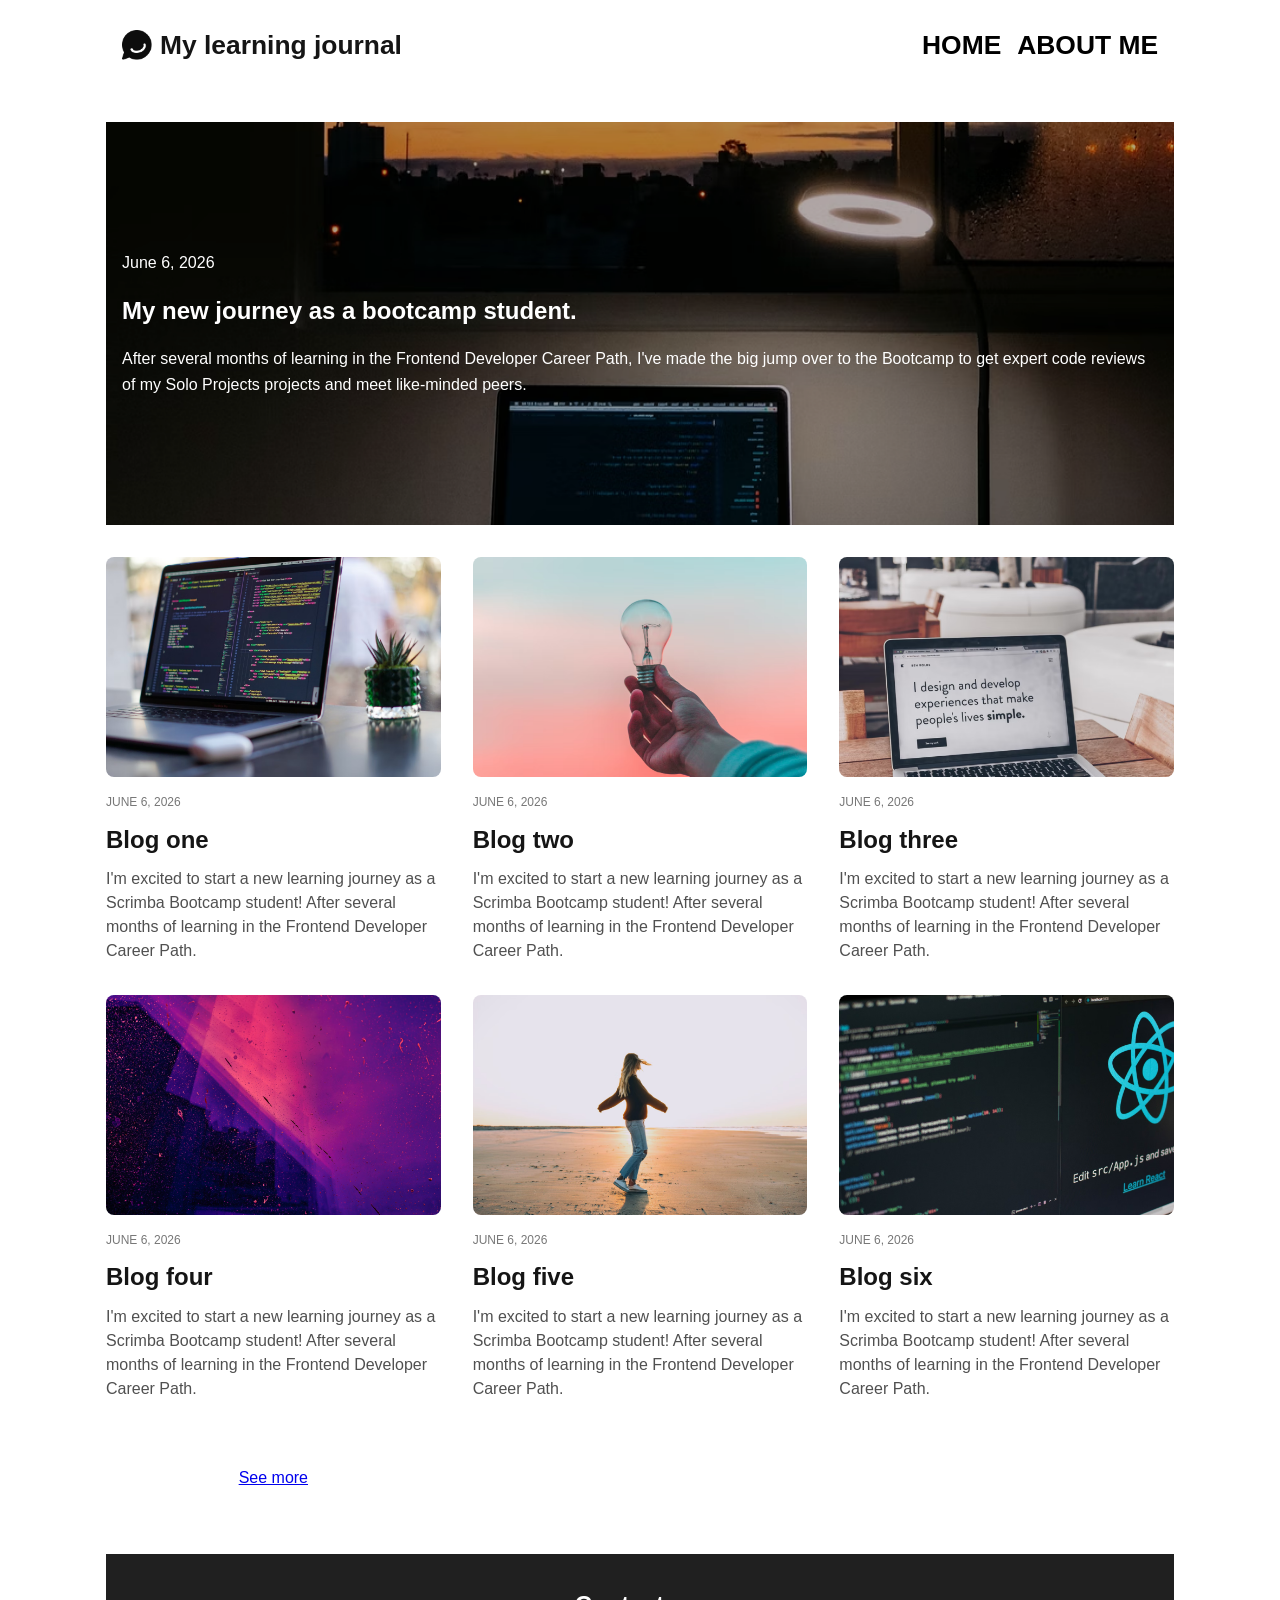
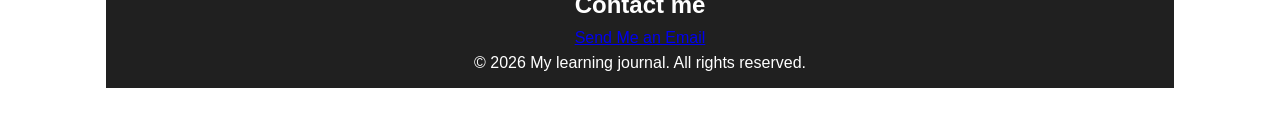
==== index.html @ 9f9e5ebb "Learning Journal" ====
<!DOCTYPE html>
<html lang="en">
<head>
  <meta charset="UTF-8" />
  <meta name="viewport" content="width=device-width, initial-scale=1.0" />
  <title>Learning Journal</title>
  <link rel="stylesheet" href="styles.css" />
</head>

<body>
  <div class="container">

    <!-- NAVBAR -->
    <header>
      <nav class="navbar">
        <div class="logo">
          <img src="images/logo.png" alt="Logo">
          <h1>My learning journal</h1>
        </div>

        <ul class="nav-links">
          <li><a href="index.html">HOME</a></li>
          <li><a href="about.html">ABOUT ME</a></li>
        </ul>
      </nav>
    </header>

    <!-- HERO -->
    <section class="hero">
      <p>June 6, 2026</p>
      <h2>My new journey as a bootcamp student.</h2>
      <p>
       After several months of learning in 
       the Frontend Developer Career Path, 
       I've made the big jump over to the Bootcamp
        to get expert code reviews of my Solo Projects
         projects and meet like-minded peers.
      </p>
    </section>

    <!-- BLOG GRID -->
    <section class="blog-grid">

      <article class="blog-card">
        <img src="images/blog-one.png" alt="Blog 1">
        <div class="blog-content">
          <p class="blog-date">June 6, 2026</p>
          <h2>Blog one</h2>
          <p class="blog-description">
            I'm excited to start a new learning journey as a Scrimba
            Bootcamp student! After several months of learning in
            the Frontend Developer Career Path.
          </p>
        </div>
      </article>

      <article class="blog-card">
        <img src="images/blog-two.png" alt="Blog 2">
        <div class="blog-content">
          <p class="blog-date">June 6, 2026</p>
          <h2>Blog two</h2>
          <p class="blog-description">
            I'm excited to start a new learning journey as a Scrimba
            Bootcamp student! After several months of learning in
            the Frontend Developer Career Path.          </p>
        </div>
      </article>

      <article class="blog-card">
        <img src="images/blog-three.png" alt="Blog 3">
        <div class="blog-content">
          <p class="blog-date">June 6, 2026</p>
          <h2>Blog three</h2>
          <p class="blog-description">
            I'm excited to start a new learning journey as a Scrimba
            Bootcamp student! After several months of learning in
            the Frontend Developer Career Path.          </p>
        </div>
      </article>
      <article class="blog-card">
        <img src="images/blog-four.png" alt="Blog 4">
        <div class="blog-content">
          <p class="blog-date">June 6, 2026</p>
          <h2>Blog four</h2>
          <p class="blog-description">
            I'm excited to start a new learning journey as a Scrimba
            Bootcamp student! After several months of learning in
            the Frontend Developer Career Path.          </p>
        </div>
      </article>
      <article class="blog-card">
        <img src="images/blog-five.png" alt="Blog 5">
        <div class="blog-content">
          <p class="blog-date">June 6, 2026</p>
          <h2>Blog five</h2>
          <p class="blog-description">
            I'm excited to start a new learning journey as a Scrimba
            Bootcamp student! After several months of learning in
            the Frontend Developer Career Path.          </p>
        </div>
      </article>
      <article class="blog-card">
        <img src="images/blog-six.png" alt="Blog 6">
        <div class="blog-content">
          <p class="blog-date">June 6, 2026</p>
          <h2>Blog six</h2>
          <p class="blog-description">
            I'm excited to start a new learning journey as a Scrimba
            Bootcamp student! After several months of learning in
            the Frontend Developer Career Path.          </p>
        </div>
      </article>

      <article  class="see-more">
        <a href="seemore.html" >See more</a>
      </article>

    </section>

    <footer>
      <div class="footer-content">
        <h2>Contact me</h2>
        <a href="mailto:amehsunday575@email.com?subject=Hello%20Ameh&body=I%20visited%20your%20learning%20journal.">
          Send Me an Email
      </a>
        <p>&copy; 2026 My learning journal. All rights reserved.</p>

      </div>
    </footer>
  </div>
</body>
</html>
---- styles.css ----
* {
  margin: 0;
  padding: 0;
  box-sizing: border-box;
}

body {
  font-family: sans-serif;
  color: #151515;
   line-height: 1.6;
}

/* CONTAINER */
.container {
  max-width: 480px;
  margin: 0 auto;
  padding: 0 1rem;
  display: flex;
  flex-direction: column;
  gap: 2rem;
}

/* NAVBAR */
.navbar {
  display: flex;
  justify-content: space-between;
  align-items: center;
  padding: 1.5rem 1rem;
}

.logo {
  display: flex;
  align-items: center;
  gap: 0.5rem;
}

.logo img {
  width: 30px;
}

.logo h1 {
  font-size: 0.9rem;
  font-weight: 700;
}

.nav-links {
  display: flex;
  gap: 1rem;
  list-style: none;
}

.nav-links a {
  text-decoration: none;
  color: black;
  font-size: 0.75rem;
  font-weight: 600;
}

/* HERO */
.hero {
  display: flex;
  flex-direction: column;
  gap: 1rem;
  padding: 4rem 1rem;
  color: #fff;
  background: #f5f5f5 url('images/hero.png') no-repeat center/cover;
}

/* BLOG GRID */
.blog-grid {
  display: grid;
  grid-template-columns: 1fr;
  gap: 2rem;
}

/* BLOG CARD FIX (IMPORTANT) */
.blog-card {
  display: flex;
  flex-direction: column;
}

.blog-card img {
  width: 100%;
  height: 220px;
  object-fit: cover;
  display: block;
  border-radius: 8px;
}

/* BLOG CONTENT */
.blog-content {
  padding-top: 1rem;
  display: flex;
  flex-direction: column;
  gap: 0.5rem;
}

.blog-date {
  font-size: 0.75rem;
  text-transform: uppercase;
  color: #777;
}

.blog-description {
  line-height: 1.5;
  color: #505050;
}

/* ABOUT HERO */
.about-hero {
  display: flex;
  align-items: center;
  gap: 2rem;
  margin: 2rem auto;
  max-width: 980px;
}

.about-hero img {
  width: 150px;
  height: 150px;
  border-radius: 50%;
  object-fit: cover;
}

/* POSTS GRID */
.posts-grid {
  display: grid;
  grid-template-columns: 1fr;
  gap: 1.5rem;

}

.blog-post img {
  width: 100%;
  height: 220px;
  object-fit: cover;
  border-radius: 8px;
  display: block;
  padding-top: 0.5rem;
  margin-bottom: 1.5rem;
}


.see-more {
    display: block;
    width: fit-content;
    margin: 2rem auto;
    text-decoration: none;
}
.footer-content{
    text-align: center;
    padding: 2rem 1rem;
    background-color: #202020;
    color: #fff;
    width: 100%;
    height: 8.37rem;
    margin-bottom: 2rem;
}
.blog-post-page {
    max-width: 800px;
    margin: 0 auto;
    padding: 2rem 1rem;
}

.post-intro,
.post-section {
    margin-bottom: 2rem;
}

.post-intro h1 {
    font-size: 2rem;
    margin: 1rem 0;
}

.post-section h2 {
    margin-bottom: 1rem;
    font-size: 1.4rem;
}

.post-section p,
.post-intro p {
    line-height: 1.7;
    margin-bottom: 1rem;
}

blockquote {
    margin-top: 1rem;
    padding-left: 1rem;
    border-left: 4px solid #000;
    font-style: italic;
}
/* TABLET */
@media (min-width: 768px) {
  .blog-grid {
    grid-template-columns: repeat(2, 1fr);
  }

  .posts-grid {
    grid-template-columns: repeat(2, 1fr);
  }

  .about-content{
    gap: 1rem;
    line-height: 1.6;
  }
  .about-hero {
    flex-direction: row;
  }
  .hero {
    padding: 6rem 1rem;
    background: #f5f5f5 url('images/hero.png') no-repeat center/cover;
  }
  .nav-links a {
    font-size: 0.95rem;
  }

  .navbar h1 {
    font-size: 0.95rem;
  }
}



/* DESKTOP */
@media (min-width: 1024px) {
  .blog-grid {
    grid-template-columns: repeat(3, 1fr);
  }

  .posts-grid {
    grid-template-columns: repeat(3, 1fr);
  }

  .container {
    max-width: 1100px;
  }
  .hero {
    padding: 8rem 1rem;
    background: #f5f5f5 url('images/hero.png') no-repeat center/cover;
  }
   .nav-links a {
    font-size: 1.65rem;
     
  }
  .navbar h1 {
    font-size: 1.65rem;
  }
  .see-more {
    display: block;
    width: fit-content;
    margin: 2rem auto;
    text-decoration: none;
}
.footer-content{
    text-align: center;
    padding: 2rem 1rem;
    background-color: #202020;
    color: #fff;
    width: 100%;
    margin-bottom: 2rem;
}

}
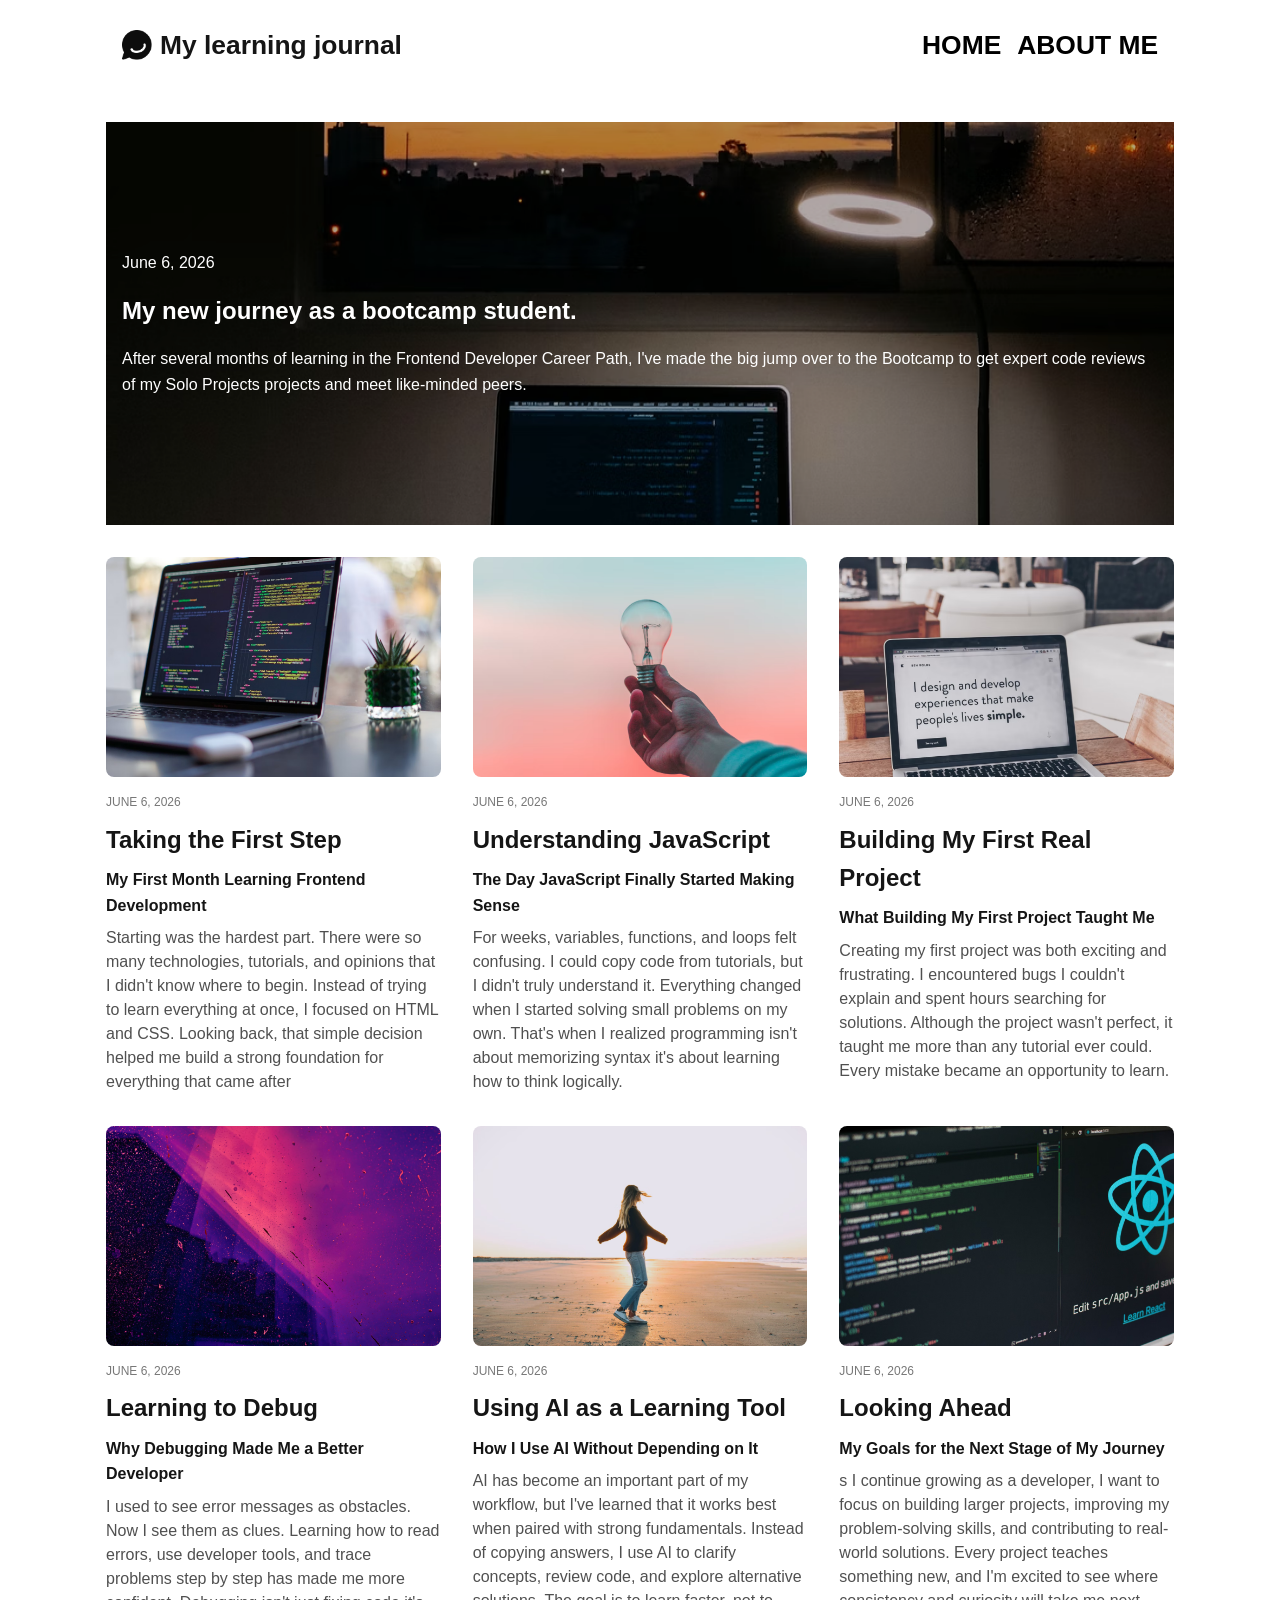
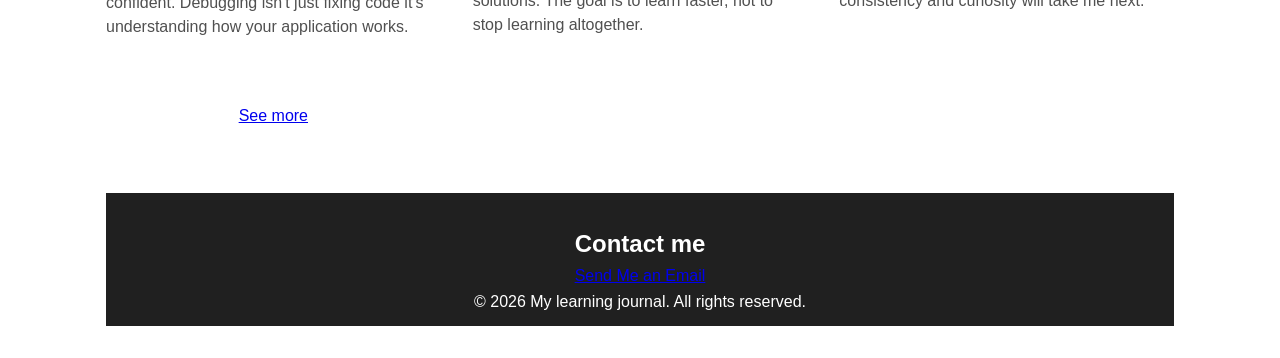
==== commit 18543951: "refining the post" ====
--- a/index.html
+++ b/index.html
@@ -45,11 +45,16 @@
         <img src="images/blog-one.png" alt="Blog 1">
         <div class="blog-content">
           <p class="blog-date">June 6, 2026</p>
-          <h2>Blog one</h2>
+          <h2>Taking the First Step</h2>
+          <h4>My First Month Learning Frontend Development</h4>
           <p class="blog-description">
-            I'm excited to start a new learning journey as a Scrimba
-            Bootcamp student! After several months of learning in
-            the Frontend Developer Career Path.
+          Starting was the hardest part. 
+          There were so many technologies, 
+          tutorials, and opinions that I didn't know where to begin. 
+          Instead of trying to learn everything at once, 
+          I focused on HTML and CSS. Looking back, 
+          that simple decision helped me build a strong foundation 
+          for everything that came after
           </p>
         </div>
       </article>
@@ -58,11 +63,17 @@
         <img src="images/blog-two.png" alt="Blog 2">
         <div class="blog-content">
           <p class="blog-date">June 6, 2026</p>
-          <h2>Blog two</h2>
+          <h2>Understanding JavaScript</h2>
+          <h4>The Day JavaScript Finally Started Making Sense</h4>
           <p class="blog-description">
-            I'm excited to start a new learning journey as a Scrimba
-            Bootcamp student! After several months of learning in
-            the Frontend Developer Career Path.          </p>
+           For weeks, variables, functions,
+            and loops felt confusing.
+             I could copy code from tutorials,
+              but I didn't truly understand it. 
+              Everything changed when I started solving small
+               problems on my own. That's when I realized 
+               programming isn't about memorizing syntax it's about 
+               learning how to think logically.          </p>
         </div>
       </article>
 
@@ -70,44 +81,56 @@
         <img src="images/blog-three.png" alt="Blog 3">
         <div class="blog-content">
           <p class="blog-date">June 6, 2026</p>
-          <h2>Blog three</h2>
+          <h2>Building My First Real Project</h2>
+          <h4>What Building My First Project Taught Me</h4>
           <p class="blog-description">
-            I'm excited to start a new learning journey as a Scrimba
-            Bootcamp student! After several months of learning in
-            the Frontend Developer Career Path.          </p>
+           Creating my first project was both exciting and frustrating. 
+           I encountered bugs I couldn't explain and spent hours searching for solutions. 
+           Although the project wasn't perfect, it taught me more than any tutorial ever could. 
+           Every mistake became an opportunity to learn.         </p>
         </div>
       </article>
       <article class="blog-card">
         <img src="images/blog-four.png" alt="Blog 4">
         <div class="blog-content">
           <p class="blog-date">June 6, 2026</p>
-          <h2>Blog four</h2>
+          <h2>Learning to Debug</h2>
+          <h4>Why Debugging Made Me a Better Developer</h4>
           <p class="blog-description">
-            I'm excited to start a new learning journey as a Scrimba
-            Bootcamp student! After several months of learning in
-            the Frontend Developer Career Path.          </p>
+           I used to see error messages as obstacles.
+            Now I see them as clues. Learning how to read errors,
+             use developer tools, and trace problems step by step has
+              made me more confident. Debugging isn't just fixing code
+              it's understanding how your application works.       </p>
         </div>
       </article>
       <article class="blog-card">
         <img src="images/blog-five.png" alt="Blog 5">
         <div class="blog-content">
           <p class="blog-date">June 6, 2026</p>
-          <h2>Blog five</h2>
+          <h2>Using AI as a Learning Tool</h2>
+          <h4>How I Use AI Without Depending on It</h4>
           <p class="blog-description">
-            I'm excited to start a new learning journey as a Scrimba
-            Bootcamp student! After several months of learning in
-            the Frontend Developer Career Path.          </p>
+           AI has become an important part of my workflow,
+            but I've learned that it works best when paired with strong fundamentals.
+             Instead of copying answers, I use AI to clarify concepts, 
+             review code, and explore alternative solutions.
+              The goal is to learn faster, not to stop learning altogether.         </p>
         </div>
       </article>
       <article class="blog-card">
         <img src="images/blog-six.png" alt="Blog 6">
         <div class="blog-content">
           <p class="blog-date">June 6, 2026</p>
-          <h2>Blog six</h2>
+          <h2>Looking Ahead</h2>
+          <h4>My Goals for the Next Stage of My Journey</h4>
           <p class="blog-description">
-            I'm excited to start a new learning journey as a Scrimba
-            Bootcamp student! After several months of learning in
-            the Frontend Developer Career Path.          </p>
+           s I continue growing as a developer,
+            I want to focus on building larger projects, 
+            improving my problem-solving skills, and contributing to 
+            real-world solutions. Every project teaches something new, 
+            and I'm excited to see where consistency and curiosity will take me next.
+                    </p>
         </div>
       </article>
 
